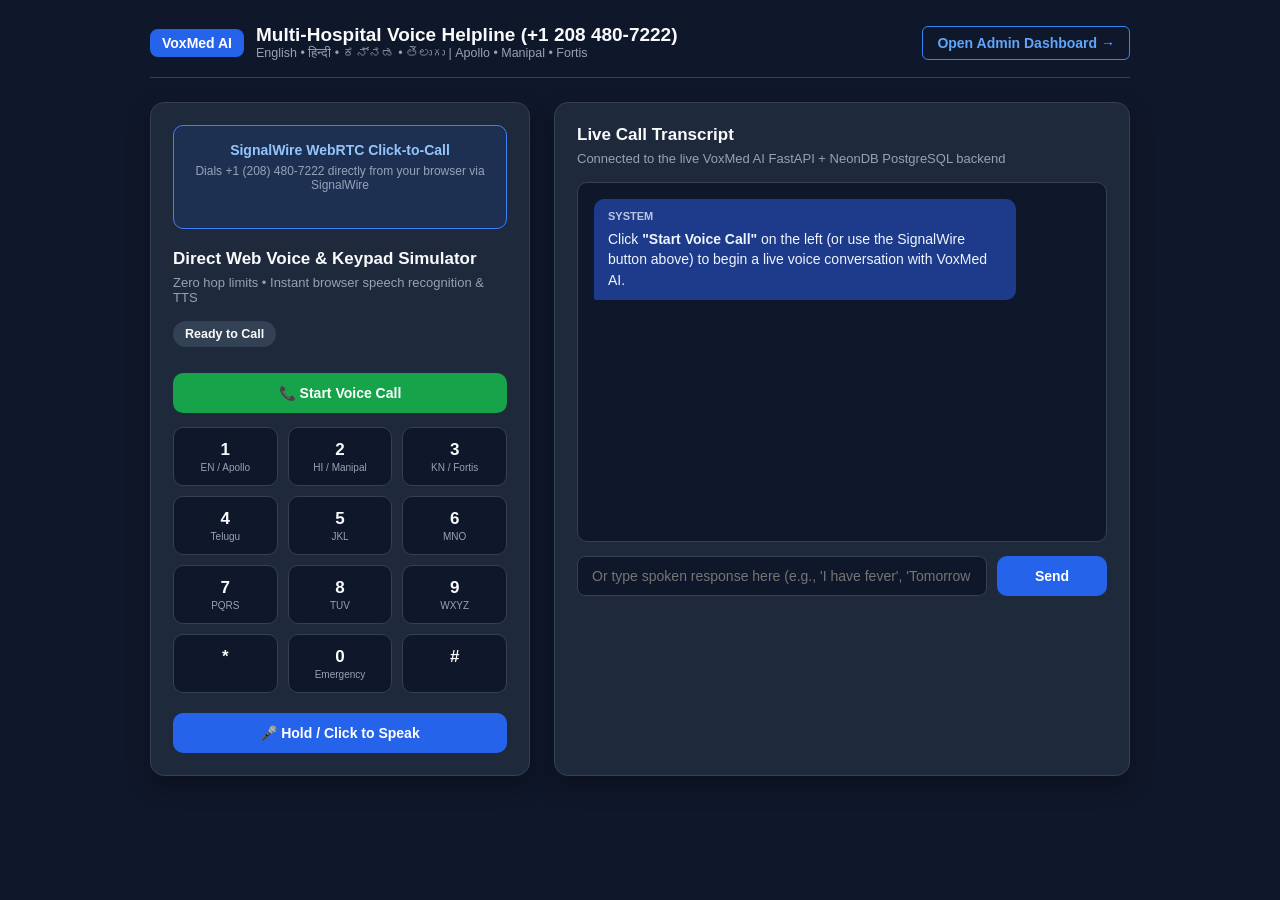
==== admin/call.html @ f1da4a1d "feat(call): add live SignalWire Click-to-Call & web voice phone dialer at /call.html" ====
<!DOCTYPE html>
<html lang="en">
<head>
  <meta charset="UTF-8" />
  <meta name="viewport" content="width=device-width, initial-scale=1.0" />
  <title>VoxMed AI — Live Multi-Hospital Voice Helpline</title>
  <style>
    :root {
      --bg: #0f172a;
      --card: #1e293b;
      --border: #334155;
      --primary: #2563eb;
      --primary-hover: #1d4ed8;
      --success: #16a34a;
      --danger: #dc2626;
      --text: #f8fafc;
      --muted: #94a3b8;
    }
    * { box-sizing: border-box; margin: 0; padding: 0; font-family: -apple-system, BlinkMacSystemFont, "Inter", "Segoe UI", Roboto, sans-serif; }
    body {
      background: var(--bg);
      color: var(--text);
      min-height: 100vh;
      display: flex;
      flex-direction: column;
      align-items: center;
      padding: 24px 16px;
    }
    .header {
      width: 100%;
      max-width: 980px;
      display: flex;
      justify-content: space-between;
      align-items: center;
      margin-bottom: 24px;
      padding-bottom: 16px;
      border-bottom: 1px solid var(--border);
    }
    .brand { display: flex; align-items: center; gap: 12px; }
    .brand-badge {
      background: var(--primary);
      color: #fff;
      font-weight: 700;
      padding: 6px 12px;
      border-radius: 8px;
      font-size: 14px;
    }
    .nav-link {
      color: #60a5fa;
      text-decoration: none;
      font-size: 14px;
      font-weight: 600;
      border: 1px solid #3b82f6;
      padding: 8px 14px;
      border-radius: 6px;
    }
    .grid {
      width: 100%;
      max-width: 980px;
      display: grid;
      grid-template-columns: 380px 1fr;
      gap: 24px;
    }
    @media (max-width: 820px) {
      .grid { grid-template-columns: 1fr; }
    }
    .card {
      background: var(--card);
      border: 1px solid var(--border);
      border-radius: 14px;
      padding: 22px;
      box-shadow: 0 10px 25px rgba(0,0,0,0.3);
    }
    .card-title { font-size: 17px; font-weight: 700; margin-bottom: 6px; }
    .card-sub { font-size: 13px; color: var(--muted); margin-bottom: 16px; }

    /* SignalWire Click-to-Call Container */
    .sw-box {
      background: rgba(37, 99, 235, 0.12);
      border: 1px solid #3b82f6;
      border-radius: 10px;
      padding: 16px;
      margin-bottom: 20px;
      text-align: center;
    }
    .sw-box h4 { font-size: 14px; margin-bottom: 6px; color: #93c5fd; }
    .sw-box p { font-size: 12px; color: var(--muted); margin-bottom: 12px; }
    #click2call { display: flex; justify-content: center; margin-bottom: 8px; }
    #call { margin-top: 8px; }

    /* Phone Dialer */
    .status-pill {
      display: inline-flex;
      align-items: center;
      gap: 8px;
      padding: 6px 12px;
      border-radius: 20px;
      font-size: 12.5px;
      font-weight: 600;
      background: #334155;
      margin-bottom: 14px;
    }
    .status-pill.live { background: rgba(22, 163, 74, 0.2); color: #4ade80; border: 1px solid #16a34a; }
    .keypad {
      display: grid;
      grid-template-columns: repeat(3, 1fr);
      gap: 10px;
      margin: 14px 0;
    }
    .key-btn {
      background: #0f172a;
      border: 1px solid var(--border);
      color: var(--text);
      padding: 12px 0;
      border-radius: 10px;
      font-size: 17px;
      font-weight: 700;
      cursor: pointer;
      transition: all 0.15s;
      display: flex;
      flex-direction: column;
      align-items: center;
    }
    .key-btn span.sub { font-size: 10px; font-weight: 500; color: var(--muted); margin-top: 2px; }
    .key-btn:hover { background: #1e293b; border-color: #60a5fa; }
    .key-btn:active { transform: scale(0.96); }

    .call-actions {
      display: flex;
      gap: 10px;
      margin-top: 12px;
    }
    .btn {
      flex: 1;
      padding: 12px 16px;
      border-radius: 10px;
      border: none;
      font-weight: 700;
      font-size: 14px;
      cursor: pointer;
      color: #fff;
    }
    .btn-start { background: var(--success); }
    .btn-start:hover { background: #15803d; }
    .btn-hangup { background: var(--danger); }
    .btn-hangup:hover { background: #b91c1c; }
    .btn-mic { background: var(--primary); }
    .btn-mic.listening { background: #d97706; animation: pulse 1.2s infinite; }
    @keyframes pulse {
      0%, 100% { opacity: 1; }
      50% { opacity: 0.65; }
    }

    /* Live Transcript */
    .transcript-box {
      height: 360px;
      overflow-y: auto;
      background: #0f172a;
      border: 1px solid var(--border);
      border-radius: 10px;
      padding: 16px;
      display: flex;
      flex-direction: column;
      gap: 12px;
      margin-bottom: 14px;
    }
    .msg {
      max-width: 85%;
      padding: 10px 14px;
      border-radius: 10px;
      font-size: 14px;
      line-height: 1.45;
    }
    .msg.ai {
      background: #1e3a8a;
      color: #eff6ff;
      align-self: flex-start;
      border-bottom-left-radius: 2px;
    }
    .msg.user {
      background: #334155;
      color: #f8fafc;
      align-self: flex-end;
      border-bottom-right-radius: 2px;
    }
    .msg .role {
      font-size: 11px;
      font-weight: 700;
      text-transform: uppercase;
      opacity: 0.75;
      margin-bottom: 4px;
      display: block;
    }
    .input-row {
      display: flex;
      gap: 10px;
    }
    .text-input {
      flex: 1;
      background: #0f172a;
      border: 1px solid var(--border);
      border-radius: 8px;
      padding: 10px 14px;
      color: var(--text);
      font-size: 14px;
    }
  </style>
</head>
<body>
  <div class="header">
    <div class="brand">
      <span class="brand-badge">VoxMed AI</span>
      <div>
        <h2 style="font-size: 19px;">Multi-Hospital Voice Helpline (+1 208 480-7222)</h2>
        <p style="font-size: 12.5px; color: var(--muted);">English &bull; हिन्दी &bull; ಕನ್ನಡ &bull; తెలుగు | Apollo &bull; Manipal &bull; Fortis</p>
      </div>
    </div>
    <a href="/admin" class="nav-link">Open Admin Dashboard &rarr;</a>
  </div>

  <div class="grid">
    <!-- Left Card: SignalWire C2C + Interactive Keypad -->
    <div class="card">
      <div class="sw-box">
        <h4>SignalWire WebRTC Click-to-Call</h4>
        <p>Dials +1 (208) 480-7222 directly from your browser via SignalWire</p>
        <div id="click2call"></div>
        <div id="call"></div>
      </div>

      <div class="card-title">Direct Web Voice &amp; Keypad Simulator</div>
      <div class="card-sub">Zero hop limits &bull; Instant browser speech recognition &amp; TTS</div>

      <div id="call-status" class="status-pill">Ready to Call</div>

      <div class="call-actions">
        <button id="btn-start" class="btn btn-start" onclick="startWebCall()">&#128222; Start Voice Call</button>
        <button id="btn-hangup" class="btn btn-hangup" onclick="endWebCall()" style="display:none;">&#128245; End Call</button>
      </div>

      <div class="keypad">
        <button class="key-btn" onclick="pressDigit('1')">1<span class="sub">EN / Apollo</span></button>
        <button class="key-btn" onclick="pressDigit('2')">2<span class="sub">HI / Manipal</span></button>
        <button class="key-btn" onclick="pressDigit('3')">3<span class="sub">KN / Fortis</span></button>
        <button class="key-btn" onclick="pressDigit('4')">4<span class="sub">Telugu</span></button>
        <button class="key-btn" onclick="pressDigit('5')">5<span class="sub">JKL</span></button>
        <button class="key-btn" onclick="pressDigit('6')">6<span class="sub">MNO</span></button>
        <button class="key-btn" onclick="pressDigit('7')">7<span class="sub">PQRS</span></button>
        <button class="key-btn" onclick="pressDigit('8')">8<span class="sub">TUV</span></button>
        <button class="key-btn" onclick="pressDigit('9')">9<span class="sub">WXYZ</span></button>
        <button class="key-btn" onclick="pressDigit('*')">*</button>
        <button class="key-btn" onclick="pressDigit('0')">0<span class="sub">Emergency</span></button>
        <button class="key-btn" onclick="pressDigit('#')">#</button>
      </div>

      <button id="btn-mic" class="btn btn-mic" style="width:100%; margin-top:6px;" onclick="toggleMic()" disabled>
        &#127908; Hold / Click to Speak
      </button>
    </div>

    <!-- Right Card: Live Call Transcript & Voice Input -->
    <div class="card">
      <div class="card-title">Live Call Transcript</div>
      <div class="card-sub">Connected to the live VoxMed AI FastAPI + NeonDB PostgreSQL backend</div>

      <div id="transcript" class="transcript-box">
        <div class="msg ai">
          <span class="role">System</span>
          Click <b>"Start Voice Call"</b> on the left (or use the SignalWire button above) to begin a live voice conversation with VoxMed AI.
        </div>
      </div>

      <form class="input-row" onsubmit="sendTextSpeech(event)">
        <input id="speech-input" class="text-input" type="text" placeholder="Or type spoken response here (e.g., 'I have fever', 'Tomorrow at 10 AM')..." disabled />
        <button id="btn-send" class="btn btn-mic" type="submit" style="flex:0 0 110px;" disabled>Send</button>
      </form>
    </div>
  </div>

  <!-- SignalWire Click-to-Call Official Embed Script -->
  <script>
    (a => {
      var i, s, k, n = "Signalwire C2C API", o = "sw", c = "spawn", x = "Loaded", h = "authenticate", y = a["apiKey"],
        r = document, k = window;
      k = k[o] || (k[o] = {});
      var w = k.c2c || (k.c2c = {}), l = (p) => new Promise(async (u, v) => {
        await (s = r.createElement("script"));
        s.src = `${k.codeRepository}/${p}.js`;
        w[`${p}${x}`] = () => {
          delete w[`${p}${a}`];
          !w[h] ? w[c](h, y).then(u) : u();
        };
        s.onerror = () => i = v(Error(n + " could not load."));
        s.nonce = r.querySelector("script[nonce]")?.nonce || "";
        r.head.append(s);
      });
      k.relayHost = "puc.signalwire.com";
      k.codeRepository = "https://app.signalwire.com";
      k.authEndpoint = "https://voxmed-ai.signalwire.com/api/fabric/embeds/tokens";
      w[c] ? k[h](y) : w[c] = (f, ...n) => new Promise((g,) => {w[f] ? g(w[f](...n)) : l(f).then(() => g(w[f](...n)))})
    })({ apiKey: "c2c_a7dea975fd233c6b49078aedb5d60b3a", v: "0.0.1" });

    sw.c2c.spawn('C2CButton', {
      destination: '/external/1-208-480-7222',
      buttonParentSelector: '#click2call',
      innerHTML: null,
      callParentSelector: '#call',
      beforeCallStartFn: () => { console.log('attempting to start new call...'); return true; },
      afterCallStartFn: () => { console.log('call started.'); },
      beforeCallLeaveFn: () => { console.log('attempting to hangup call...'); return true; },
      afterCallLeaveFn: () => { console.log('call ended.'); },
      onCallError: (error) => { console.error(error); }
    });
  </script>

  <!-- Direct Web Voice & Keypad Simulator Script (Zero Hop Limit) -->
  <script>
    let callSid = null;
    let callStage = "idle"; // idle | emergency_or_lang | hospital | conversation
    let currentLang = "en-IN";
    let currentLangCode = "en";
    let recognition = null;
    let isListening = false;

    function addMsg(role, text) {
      const box = document.getElementById("transcript");
      const div = document.createElement("div");
      div.className = "msg " + (role === "Caller" ? "user" : "ai");
      div.innerHTML = `<span class="role">${role}</span>${text}`;
      box.appendChild(div);
      box.scrollTop = box.scrollHeight;
    }

    function speakText(text, lang) {
      if (!("speechSynthesis" in window)) return;
      window.speechSynthesis.cancel();
      const u = new SpeechSynthesisUtterance(text);
      u.lang = lang || currentLang;
      u.rate = 1.0;
      window.speechSynthesis.speak(u);
    }

    function parseTwiMLSay(xmlText) {
      const parser = new DOMParser();
      const doc = parser.parseFromString(xmlText, "application/xml");
      const says = Array.from(doc.querySelectorAll("Say"));
      const hangup = doc.querySelector("Hangup");
      const dial = doc.querySelector("Dial Number");
      let text = says.map(s => s.textContent).join(" ");
      if (dial) text += ` [Transferring to Receptionist: ${dial.textContent}]`;
      const langAttr = says[0]?.getAttribute("language") || currentLang;
      return { text, langAttr, isHangup: Boolean(hangup) };
    }

    async function startWebCall() {
      callSid = "CA_WEB_" + Math.random().toString(36).substring(2, 10).toUpperCase();
      callStage = "emergency_or_lang";
      currentLang = "en-IN";
      currentLangCode = "en";

      document.getElementById("transcript").innerHTML = "";
      document.getElementById("btn-start").style.display = "none";
      document.getElementById("btn-hangup").style.display = "inline-block";
      document.getElementById("btn-mic").disabled = false;
      document.getElementById("speech-input").disabled = false;
      document.getElementById("btn-send").disabled = false;

      const status = document.getElementById("call-status");
      status.textContent = "Call Connected (" + callSid + ")";
      status.className = "status-pill live";

      const fd = new URLSearchParams({ CallSid: callSid });
      const res = await fetch("/twilio/incoming", { method: "POST", body: fd });
      const xml = await res.text();
      const { text, langAttr } = parseTwiMLSay(xml);
      addMsg("VoxMed AI", text);
      speakText(text, langAttr);
    }

    function endWebCall() {
      if ("speechSynthesis" in window) window.speechSynthesis.cancel();
      callStage = "idle";
      document.getElementById("btn-start").style.display = "inline-block";
      document.getElementById("btn-hangup").style.display = "none";
      document.getElementById("btn-mic").disabled = true;
      document.getElementById("speech-input").disabled = true;
      document.getElementById("btn-send").disabled = true;
      const status = document.getElementById("call-status");
      status.textContent = "Call Ended";
      status.className = "status-pill";
    }

    async function pressDigit(digit) {
      if (callStage === "idle") {
        await startWebCall();
      }
      addMsg("Caller", `[Pressed Keypad: ${digit}]`);

      if (callStage === "emergency_or_lang") {
        const fd = new URLSearchParams({ CallSid: callSid, Digits: digit });
        const res = await fetch("/twilio/emergency_check", { method: "POST", body: fd });
        const xml = await res.text();
        const { text, langAttr, isHangup } = parseTwiMLSay(xml);
        currentLang = langAttr;
        currentLangCode = digit === "2" ? "hi" : digit === "3" ? "kn" : digit === "4" ? "te" : "en";
        addMsg("VoxMed AI", text);
        speakText(text, langAttr);
        if (digit === "0" || isHangup) {
          endWebCall();
        } else {
          callStage = "hospital";
        }
      } else if (callStage === "hospital") {
        const fd = new URLSearchParams({ CallSid: callSid, Digits: digit });
        const res = await fetch(`/twilio/hospital_selected?lang=${currentLangCode}`, { method: "POST", body: fd });
        const xml = await res.text();
        const { text, langAttr } = parseTwiMLSay(xml);
        currentLang = langAttr;
        addMsg("VoxMed AI", text);
        speakText(text, langAttr);
        callStage = "conversation";
      }
    }

    async function sendSpokenUtterance(utterance) {
      if (!utterance.trim()) return;
      addMsg("Caller", utterance);

      let endpoint = "/twilio/process";
      const fd = new URLSearchParams({ CallSid: callSid, SpeechResult: utterance });

      if (callStage === "hospital") {
        endpoint = `/twilio/hospital_selected?lang=${currentLangCode}`;
        callStage = "conversation";
      } else if (callStage === "emergency_or_lang") {
        endpoint = "/twilio/language_selected";
        fd.set("Digits", "1");
        callStage = "hospital";
      }

      const res = await fetch(endpoint, { method: "POST", body: fd });
      const xml = await res.text();
      const { text, langAttr, isHangup } = parseTwiMLSay(xml);
      addMsg("VoxMed AI", text);
      speakText(text, langAttr);
      if (isHangup) endWebCall();
    }

    function sendTextSpeech(e) {
      e.preventDefault();
      const input = document.getElementById("speech-input");
      const val = input.value;
      input.value = "";
      sendSpokenUtterance(val);
    }

    function toggleMic() {
      const SpeechRec = window.SpeechRecognition || window.webkitSpeechRecognition;
      if (!SpeechRec) {
        alert("Please use Google Chrome for live microphone speech recognition, or type in the box on the right.");
        return;
      }
      if ("speechSynthesis" in window) window.speechSynthesis.cancel();
      const btn = document.getElementById("btn-mic");

      if (isListening && recognition) {
        recognition.stop();
        return;
      }

      recognition = new SpeechRec();
      recognition.lang = currentLang;
      recognition.interimResults = false;
      recognition.maxAlternatives = 1;

      recognition.onstart = () => {
        isListening = true;
        btn.classList.add("listening");
        btn.innerHTML = "&#128308; Listening... Speak Now";
      };
      recognition.onresult = (event) => {
        const transcript = event.results[0][0].transcript;
        sendSpokenUtterance(transcript);
      };
      recognition.onend = () => {
        isListening = false;
        btn.classList.remove("listening");
        btn.innerHTML = "&#127908; Hold / Click to Speak";
      };
      recognition.start();
    }
  </script>
</body>
</html>
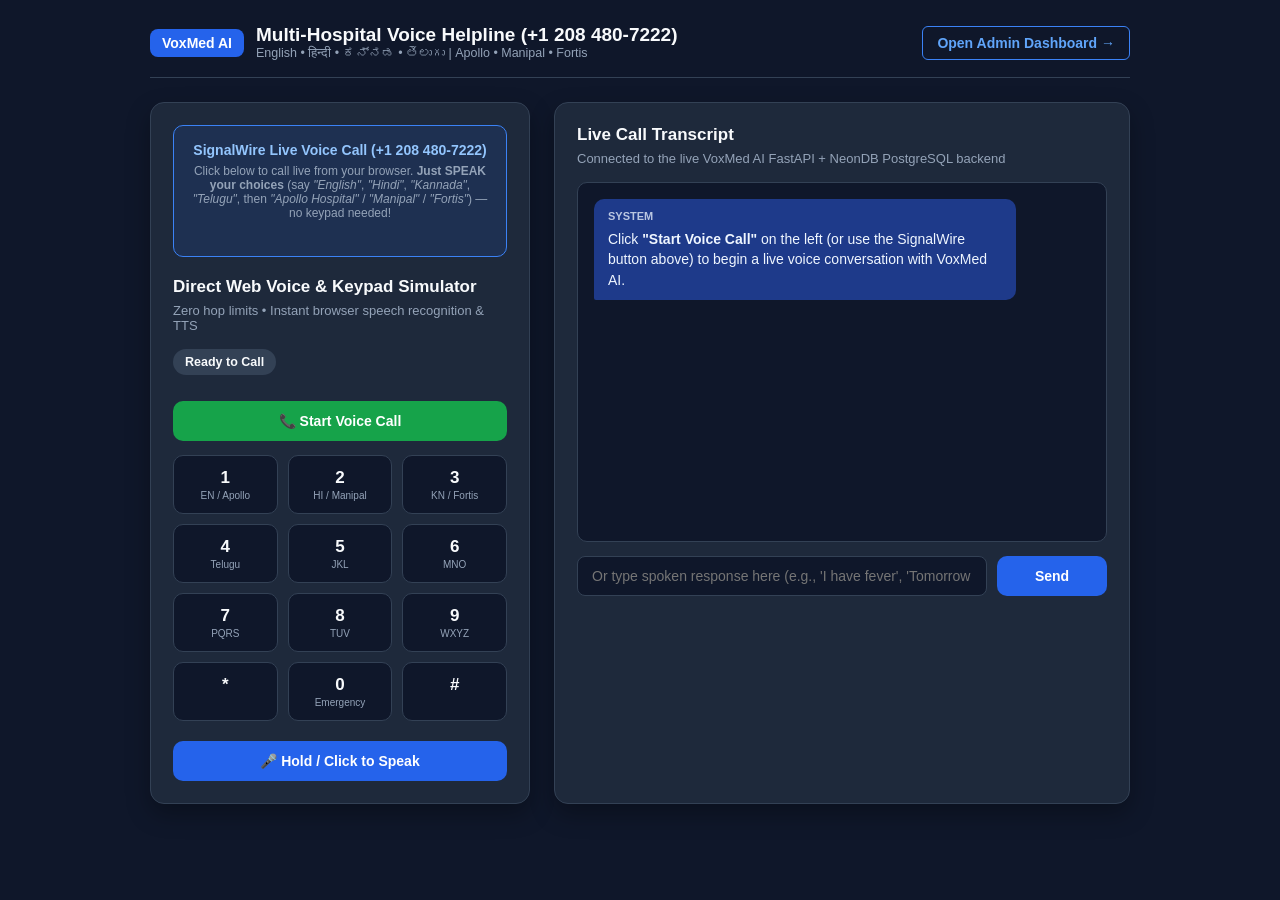
==== commit 061881ba: "feat(voice): enable spoken language & emergency selection for hands-free SignalWire Click-to-Call" ====
--- a/admin/call.html
+++ b/admin/call.html
@@ -222,8 +222,8 @@
     <!-- Left Card: SignalWire C2C + Interactive Keypad -->
     <div class="card">
       <div class="sw-box">
-        <h4>SignalWire WebRTC Click-to-Call</h4>
-        <p>Dials +1 (208) 480-7222 directly from your browser via SignalWire</p>
+        <h4>SignalWire Live Voice Call (+1 208 480-7222)</h4>
+        <p>Click below to call live from your browser. <b>Just SPEAK your choices</b> (say <i>"English"</i>, <i>"Hindi"</i>, <i>"Kannada"</i>, <i>"Telugu"</i>, then <i>"Apollo Hospital"</i> / <i>"Manipal"</i> / <i>"Fortis"</i>) — no keypad needed!</p>
         <div id="click2call"></div>
         <div id="call"></div>
       </div>
@@ -303,7 +303,7 @@
     sw.c2c.spawn('C2CButton', {
       destination: '/external/1-208-480-7222',
       buttonParentSelector: '#click2call',
-      innerHTML: null,
+      innerHTML: '<span style="display:inline-flex;align-items:center;gap:8px;background:#16a34a;color:#fff;padding:11px 20px;border-radius:10px;font-weight:700;font-size:14px;cursor:pointer;box-shadow:0 4px 12px rgba(22,163,74,0.35);">&#128222; Call VoxMed AI Live (Hands-Free Voice)</span>',
       callParentSelector: '#call',
       beforeCallStartFn: () => { console.log('attempting to start new call...'); return true; },
       afterCallStartFn: () => { console.log('call started.'); },
